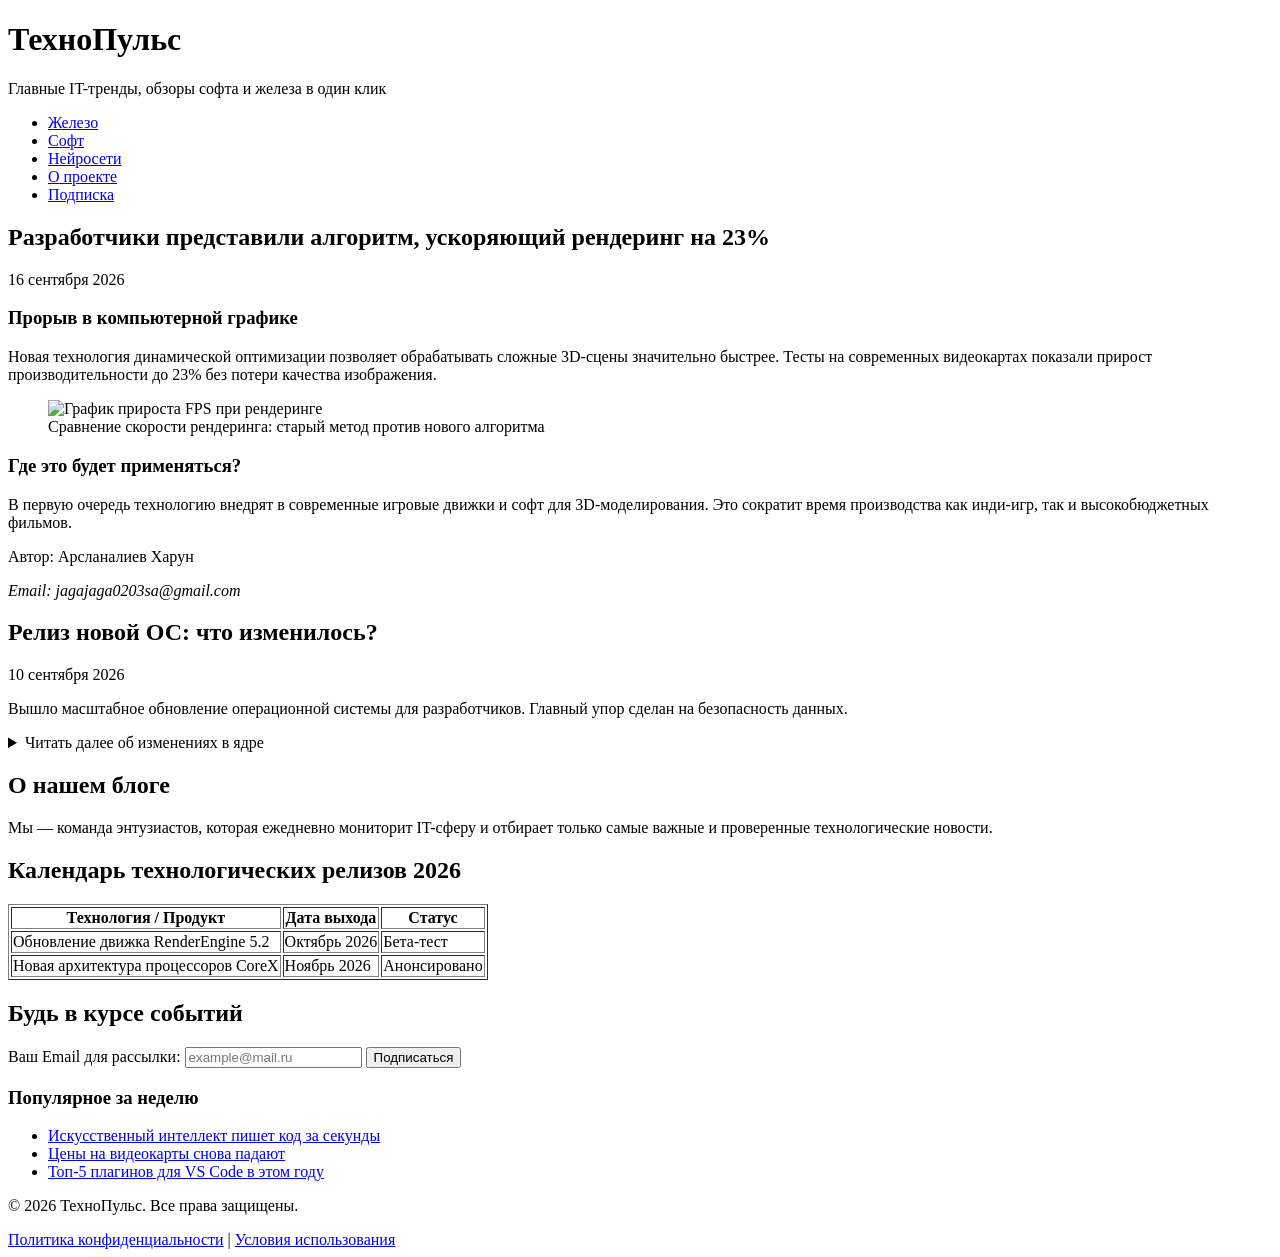
==== index.html @ 8df2e5b0 "Выполена ПР2" ====
<!DOCTYPE html>
<html lang="ru">
<head>
    <meta charset="UTF-8">
    <meta name="viewport" content="width=device-width, initial-scale=1.0">
    <title>ТехноПульс — Новости технологий и IT</title>
</head>
<body>

    <!-- Задача 2.1: Шапка сайта -->
    <header>
        <h1>ТехноПульс</h1>
        <p>Главные IT-тренды, обзоры софта и железа в один клик</p>
    </header>

    <!-- Задача 2.2: Навигационное меню -->
    <nav>
        <ul>
            <li><a href="#hardware">Железо</a></li>
            <li><a href="#software">Софт</a></li>
            <li><a href="#ai">Нейросети</a></li>
            <li><a href="#about">О проекте</a></li>
            <li><a href="#subscribe">Подписка</a></li>
        </ul>
    </nav>

    <!-- Задача 2.3: Основное содержимое -->
    <main>
        
        <!-- Статья 1: Железо (Графика и Рендеринг) -->
        <article id="hardware">
            <header>
                <h2>Разработчики представили алгоритм, ускоряющий рендеринг на 23%</h2>
                <time datetime="2026-09-16">16 сентября 2026</time>
            </header>

            <section>
                <h3>Прорыв в компьютерной графике</h3>
                <p>Новая технология динамической оптимизации позволяет обрабатывать сложные 3D-сцены значительно быстрее. Тесты на современных видеокартах показали прирост производительности до 23% без потери качества изображения.</p>
                
                <figure>
                    <img src="https://placeholder.com" alt="График прироста FPS при рендеринге">
                    <figcaption>Сравнение скорости рендеринга: старый метод против нового алгоритма</figcaption>
                </figure>
            </section>

            <section>
                <h3>Где это будет применяться?</h3>
                <p>В первую очередь технологию внедрят в современные игровые движки и софт для 3D-моделирования. Это сократит время производства как инди-игр, так и высокобюджетных фильмов.</p>
            </section>

            <footer>
                <p>Автор: Арсланалиев Харун</p>
                <address>Email: jagajaga0203sa@gmail.com</address>
            </footer>
        </article>

        <!-- Часть 3 (Задача 3.1): Дополнительная статья (Софт) -->
        <article id="software">
            <header>
                <h2>Релиз новой ОС: что изменилось?</h2>
                <time datetime="2026-09-10">10 сентября 2026</time>
            </header>
            
            <p>Вышло масштабное обновление операционной системы для разработчиков. Главный упор сделан на безопасность данных.</p>
            
            <details>
                <summary>Читать далее об изменениях в ядре</summary>
                <p>Разработчики полностью переписали подсистему работы с оперативной памятью, что исключает утечки данных при работе с фоновыми процессами.</p>
            </details>
        </article>

        <!-- Часть 3 (Задача 3.2): Раздел "О нас" -->
        <section id="about">
            <h2>О нашем блоге</h2>
            <p>Мы — команда энтузиастов, которая ежедневно мониторит IT-сферу и отбирает только самые важные и проверенные технологические новости.</p>
        </section>

        <!-- Часть 5 (Бонус): Таблица с расписанием релизов -->
        <section id="releases">
            <h2>Календарь технологических релизов 2026</h2>
            <table border="1">
                <thead>
                    <tr>
                        <th>Технология / Продукт</th>
                        <th>Дата выхода</th>
                        <th>Статус</th>
                    </tr>
                </thead>
                <tbody>
                    <tr>
                        <td>Обновление движка RenderEngine 5.2</td>
                        <td>Октябрь 2026</td>
                        <td>Бета-тест</td>
                    </tr>
                    <tr>
                        <td>Новая архитектура процессоров CoreX</td>
                        <td>Ноябрь 2026</td>
                        <td>Анонсировано</td>
                    </tr>
                </tbody>
            </table>
        </section>

        <!-- Часть 5 (Бонус): Форма подписки -->
        <section id="subscribe">
            <h2>Будь в курсе событий</h2>
            <form action="#" method="post">
                <label for="user-email">Ваш Email для рассылки:</label>
                <input type="email" id="user-email" name="email" placeholder="example@mail.ru" required>
                <button type="submit">Подписаться</button>
            </form>
        </section>

    </main>

    <!-- Задача 2.4: Боковая панель -->
    <aside>
        <h3>Популярное за неделю</h3>
        <ul>
            <li><a href="#ai">Искусственный интеллект пишет код за секунды</a></li>
            <li><a href="#hardware">Цены на видеокарты снова падают</a></li>
            <li><a href="#software">Топ-5 плагинов для VS Code в этом году</a></li>
        </ul>
    </aside>

    <!-- Задача 2.4: Подвал -->
    <footer>
        <p>&copy; 2026 ТехноПульс. Все права защищены.</p>
        <nav>
            <a href="#privacy">Политика конфиденциальности</a> | 
            <a href="#terms">Условия использования</a>
        </nav>
    </footer>

</body>
</html>
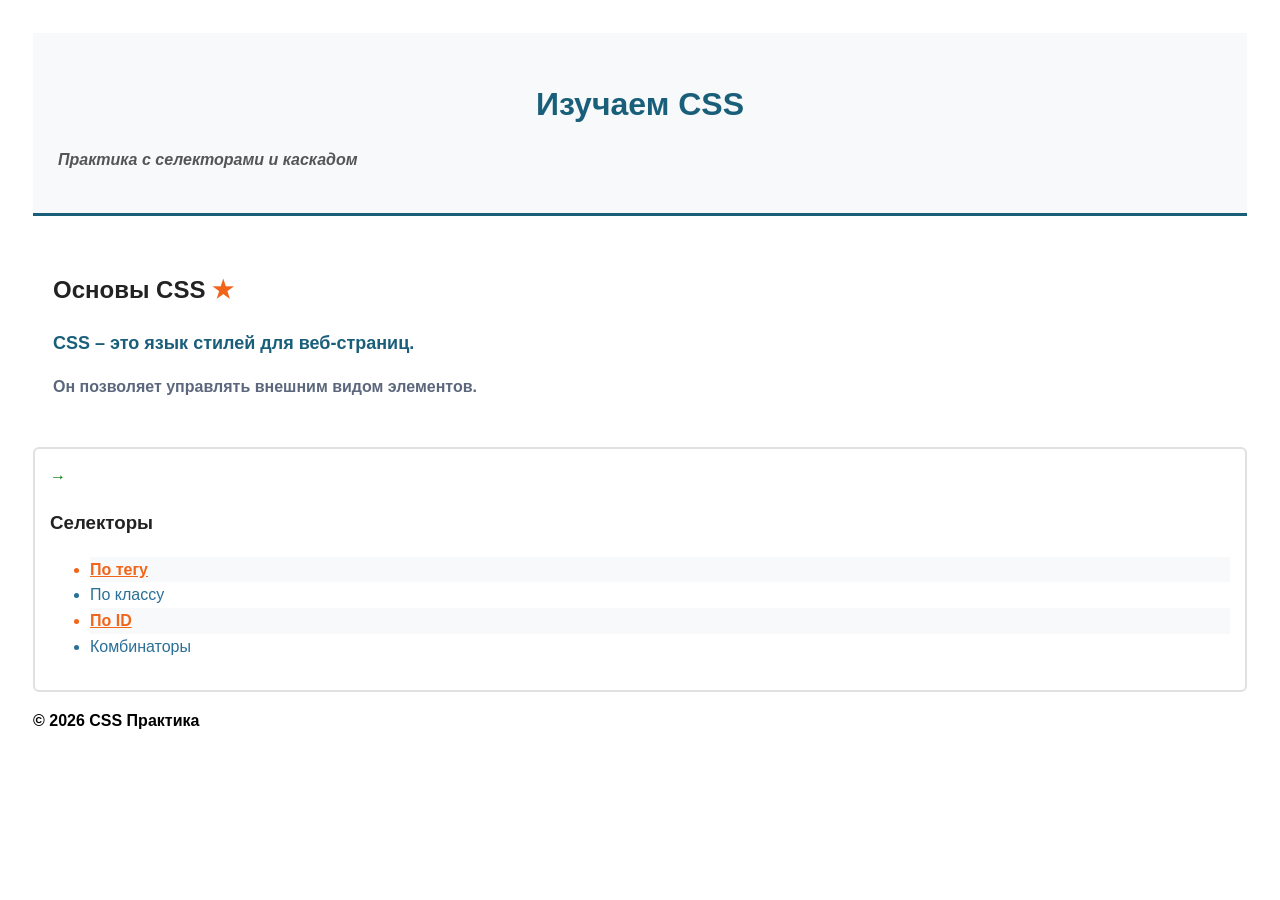
==== commit 2c670a67: "Выполнена ПР3" ====
--- a/index.html
+++ b/index.html
@@ -3,134 +3,39 @@
 <head>
     <meta charset="UTF-8">
     <meta name="viewport" content="width=device-width, initial-scale=1.0">
-    <title>ТехноПульс — Новости технологий и IT</title>
+    <title>CSS: Селекторы и каскад</title>
+    <link rel="stylesheet" href="reset.css">
+    <link rel="stylesheet" href="styles.css">
 </head>
 <body>
 
-    <!-- Задача 2.1: Шапка сайта -->
-    <header>
-        <h1>ТехноПульс</h1>
-        <p>Главные IT-тренды, обзоры софта и железа в один клик</p>
+    <header class="main-header">
+        <h1 id="site-title">Изучаем CSS</h1>
+        <p class="subtitle">Практика с селекторами и каскадом</p>
     </header>
 
-    <!-- Задача 2.2: Навигационное меню -->
-    <nav>
-        <ul>
-            <li><a href="#hardware">Железо</a></li>
-            <li><a href="#software">Софт</a></li>
-            <li><a href="#ai">Нейросети</a></li>
-            <li><a href="#about">О проекте</a></li>
-            <li><a href="#subscribe">Подписка</a></li>
-        </ul>
-    </nav>
-
-    <!-- Задача 2.3: Основное содержимое -->
-    <main>
-        
-        <!-- Статья 1: Железо (Графика и Рендеринг) -->
-        <article id="hardware">
-            <header>
-                <h2>Разработчики представили алгоритм, ускоряющий рендеринг на 23%</h2>
-                <time datetime="2026-09-16">16 сентября 2026</time>
-            </header>
-
-            <section>
-                <h3>Прорыв в компьютерной графике</h3>
-                <p>Новая технология динамической оптимизации позволяет обрабатывать сложные 3D-сцены значительно быстрее. Тесты на современных видеокартах показали прирост производительности до 23% без потери качества изображения.</p>
-                
-                <figure>
-                    <img src="https://placeholder.com" alt="График прироста FPS при рендеринге">
-                    <figcaption>Сравнение скорости рендеринга: старый метод против нового алгоритма</figcaption>
-                </figure>
-            </section>
-
-            <section>
-                <h3>Где это будет применяться?</h3>
-                <p>В первую очередь технологию внедрят в современные игровые движки и софт для 3D-моделирования. Это сократит время производства как инди-игр, так и высокобюджетных фильмов.</p>
-            </section>
-
-            <footer>
-                <p>Автор: Арсланалиев Харун</p>
-                <address>Email: jagajaga0203sa@gmail.com</address>
-            </footer>
+    <main class="content">
+        <article class="post featured-post">
+            <h2>Основы CSS</h2>
+            <p class="intro">CSS – это язык стилей для веб-страниц.</p>
+            <p>Он позволяет управлять внешним видом элементов.</p>
         </article>
 
-        <!-- Часть 3 (Задача 3.1): Дополнительная статья (Софт) -->
-        <article id="software">
-            <header>
-                <h2>Релиз новой ОС: что изменилось?</h2>
-                <time datetime="2026-09-10">10 сентября 2026</time>
-            </header>
-            
-            <p>Вышло масштабное обновление операционной системы для разработчиков. Главный упор сделан на безопасность данных.</p>
-            
-            <details>
-                <summary>Читать далее об изменениях в ядре</summary>
-                <p>Разработчики полностью переписали подсистему работы с оперативной памятью, что исключает утечки данных при работе с фоновыми процессами.</p>
-            </details>
-        </article>
-
-        <!-- Часть 3 (Задача 3.2): Раздел "О нас" -->
-        <section id="about">
-            <h2>О нашем блоге</h2>
-            <p>Мы — команда энтузиастов, которая ежедневно мониторит IT-сферу и отбирает только самые важные и проверенные технологические новости.</p>
+        <section class="examples">
+            <div class="card">
+                <h3>Селекторы</h3>
+                <ul>
+                    <li class="important">По тегу</li>
+                    <li>По классу</li>
+                    <li class="important">По ID</li>
+                    <li>Комбинаторы</li>
+                </ul>
+            </div>
         </section>
-
-        <!-- Часть 5 (Бонус): Таблица с расписанием релизов -->
-        <section id="releases">
-            <h2>Календарь технологических релизов 2026</h2>
-            <table border="1">
-                <thead>
-                    <tr>
-                        <th>Технология / Продукт</th>
-                        <th>Дата выхода</th>
-                        <th>Статус</th>
-                    </tr>
-                </thead>
-                <tbody>
-                    <tr>
-                        <td>Обновление движка RenderEngine 5.2</td>
-                        <td>Октябрь 2026</td>
-                        <td>Бета-тест</td>
-                    </tr>
-                    <tr>
-                        <td>Новая архитектура процессоров CoreX</td>
-                        <td>Ноябрь 2026</td>
-                        <td>Анонсировано</td>
-                    </tr>
-                </tbody>
-            </table>
-        </section>
-
-        <!-- Часть 5 (Бонус): Форма подписки -->
-        <section id="subscribe">
-            <h2>Будь в курсе событий</h2>
-            <form action="#" method="post">
-                <label for="user-email">Ваш Email для рассылки:</label>
-                <input type="email" id="user-email" name="email" placeholder="example@mail.ru" required>
-                <button type="submit">Подписаться</button>
-            </form>
-        </section>
-
     </main>
 
-    <!-- Задача 2.4: Боковая панель -->
-    <aside>
-        <h3>Популярное за неделю</h3>
-        <ul>
-            <li><a href="#ai">Искусственный интеллект пишет код за секунды</a></li>
-            <li><a href="#hardware">Цены на видеокарты снова падают</a></li>
-            <li><a href="#software">Топ-5 плагинов для VS Code в этом году</a></li>
-        </ul>
-    </aside>
-
-    <!-- Задача 2.4: Подвал -->
-    <footer>
-        <p>&copy; 2026 ТехноПульс. Все права защищены.</p>
-        <nav>
-            <a href="#privacy">Политика конфиденциальности</a> | 
-            <a href="#terms">Условия использования</a>
-        </nav>
+    <footer class="main-footer">
+        <p>&copy; 2026 CSS Практика</p>
     </footer>
 
 </body>
--- a/styles.css
+++ b/styles.css
@@ -0,0 +1,134 @@
+/* Переменные для уникальных цветов */
+:root {
+    --main-color: #1a5f7a;
+    --orange-accent: #f26419;
+    --light-gray: #f7f9fa;
+    --dark-text: #222222;
+}
+
+/* 1. Селекторы по тегу и наследование */
+body {
+    font-family: 'Helvetica Neue', Arial, sans-serif;
+    line-height: 1.6;
+    color: var(--dark-text);
+    padding: 25px;
+}
+
+h1 {
+    color: var(--main-color);
+}
+
+/* 2. Селекторы по классу */
+.main-header {
+    background-color: var(--light-gray);
+    padding: 25px;
+    border-bottom: 3px solid var(--main-color);
+}
+
+.subtitle {
+    font-style: italic;
+    color: #555555;
+}
+
+/* 3. Селектор по ID */
+#site-title {
+    text-align: center;
+    margin-bottom: 8px;
+}
+
+/* 4. Комбинированные селекторы */
+.content > article {
+    background-color: #ffffff;
+    padding: 20px;
+    margin: 15px 0;
+}
+
+.post p {
+    margin-bottom: 12px;
+}
+
+h2 + p {
+    font-weight: bold;
+    font-size: 1.1em;
+}
+
+.card {
+    border: 2px solid #e0e0e0;
+    padding: 15px;
+    border-radius: 6px;
+    position: relative;
+}
+
+/* 5. Демонстрация каскада и специфичности */
+p {
+    color: #000000;
+    font-size: 16px;
+}
+
+.post p {
+    color: #0f4c5c;
+}
+
+.featured-post p {
+    color: #5c677d;
+}
+
+.featured-post .intro {
+    color: var(--main-color);
+    font-size: 18px;
+}
+
+/* Специфичность списков */
+.important {
+    color: #d90429;
+    font-weight: bold;
+}
+
+li.important {
+    color: #9b2226;
+    text-decoration: underline;
+}
+
+ul li {
+    color: #2a6f97;
+}
+
+.important {
+    color: var(--orange-accent) !important; /* Переопределяет всё */
+}
+
+/* 6. Псевдоклассы и псевдоэлементы */
+li:hover {
+    background-color: #e5e5e5;
+    cursor: pointer;
+}
+
+li:nth-child(odd) {
+    background-color: #f8f9fa;
+}
+
+.main-header:hover {
+    background-color: #eaeaea;
+    transition: background-color 0.3s;
+}
+
+p::first-line {
+    font-weight: bold;
+}
+
+.post h2::after {
+    content: " ★";
+    color: var(--orange-accent);
+}
+
+.card::before {
+    content: "→ ";
+    color: green;
+}
+
+/* Бонус: Адаптивность (Медиа-запрос) */
+@media (max-width: 600px) {
+    body {
+        padding: 10px;
+    }
+}
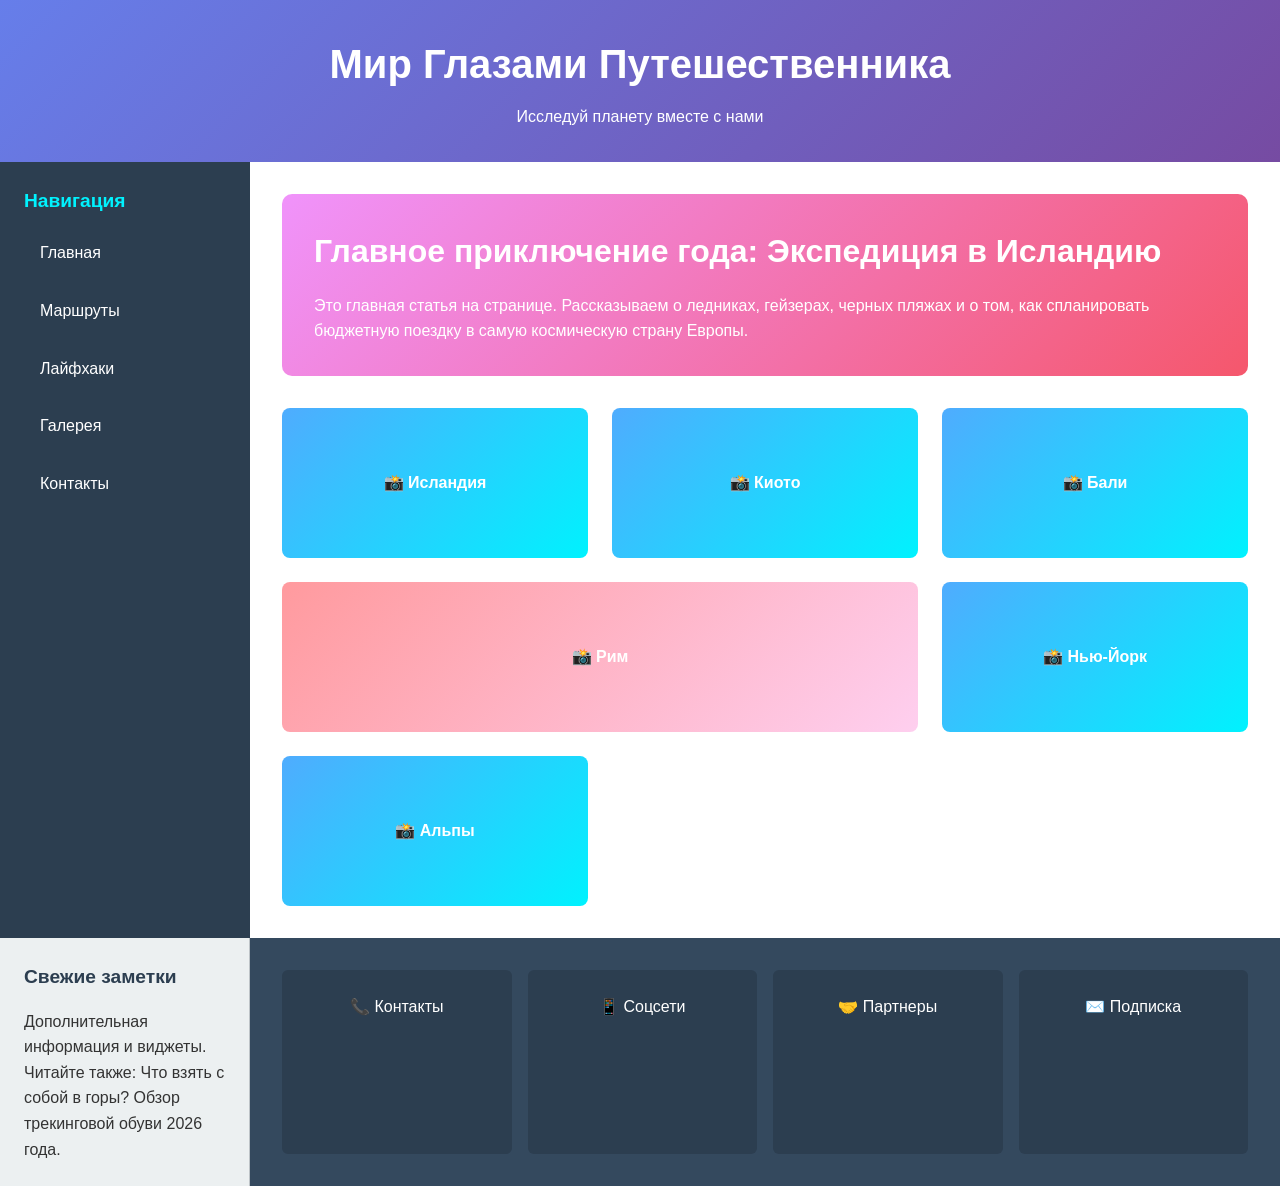
==== commit 7db88562: "Выполнена ПР5" ====
--- a/index.html
+++ b/index.html
@@ -1,42 +1,61 @@
-<!DOCTYPE html>
+﻿<!DOCTYPE html>
 <html lang="ru">
 <head>
     <meta charset="UTF-8">
     <meta name="viewport" content="width=device-width, initial-scale=1.0">
-    <title>CSS: Селекторы и каскад</title>
+    <title>Блог о путешествиях — CSS Grid Layout</title>
     <link rel="stylesheet" href="reset.css">
     <link rel="stylesheet" href="styles.css">
 </head>
 <body>
 
-    <header class="main-header">
-        <h1 id="site-title">Изучаем CSS</h1>
-        <p class="subtitle">Практика с селекторами и каскадом</p>
-    </header>
+    <div class="grid-container">
 
-    <main class="content">
-        <article class="post featured-post">
-            <h2>Основы CSS</h2>
-            <p class="intro">CSS – это язык стилей для веб-страниц.</p>
-            <p>Он позволяет управлять внешним видом элементов.</p>
-        </article>
+        <header class="header">
+            <h1>Мир Глазами Путешественника</h1>
+            <p>Исследуй планету вместе с нами</p>
+        </header>
 
-        <section class="examples">
-            <div class="card">
-                <h3>Селекторы</h3>
-                <ul>
-                    <li class="important">По тегу</li>
-                    <li>По классу</li>
-                    <li class="important">По ID</li>
-                    <li>Комбинаторы</li>
-                </ul>
-            </div>
-        </section>
-    </main>
+        <nav class="navigation">
+            <h2>Навигация</h2>
+            <ul>
+                <li><a href="#">Главная</a></li>
+                <li><a href="#">Маршруты</a></li>
+                <li><a href="#">Лайфхаки</a></li>
+                <li><a href="#">Галерея</a></li>
+                <li><a href="#">Контакты</a></li>
+            </ul>
+        </nav>
 
-    <footer class="main-footer">
-        <p>&copy; 2026 CSS Практика</p>
-    </footer>
+        <main class="main-content">
+            <article class="featured">
+                <h2>Главное приключение года: Экспедиция в Исландию</h2>
+                <p>Это главная статья на странице. Рассказываем о ледниках, гейзерах, черных пляжах и о том, как спланировать бюджетную поездку в самую космическую страну Европы.</p>
+            </article>
+
+            <section class="gallery">
+                <div class="gallery-item">📸 Исландия</div>
+                <div class="gallery-item">📸 Киото</div>
+                <div class="gallery-item">📸 Рим</div>
+                <div class="gallery-item">📸 Бали</div>
+                <div class="gallery-item">📸 Нью-Йорк</div>
+                <div class="gallery-item">📸 Альпы</div>
+            </section>
+        </main>
+
+        <aside class="sidebar">
+            <h2>Свежие заметки</h2>
+            <p>Дополнительная информация и виджеты. Читайте также: Что взять с собой в горы? Обзор трекинговой обуви 2026 года.</p>
+        </aside>
+
+        <footer class="footer">
+            <div class="footer-section">📞 Контакты</div>
+            <div class="footer-section">📱 Соцсети</div>
+            <div class="footer-section">🤝 Партнеры</div>
+            <div class="footer-section">✉️ Подписка</div>
+        </footer>
+
+    </div>
 
 </body>
 </html>
--- a/styles.css
+++ b/styles.css
@@ -1,134 +1,196 @@
-/* Переменные для уникальных цветов */
-:root {
-    --main-color: #1a5f7a;
-    --orange-accent: #f26419;
-    --light-gray: #f7f9fa;
-    --dark-text: #222222;
-}
-
-/* 1. Селекторы по тегу и наследование */
-body {
-    font-family: 'Helvetica Neue', Arial, sans-serif;
-    line-height: 1.6;
-    color: var(--dark-text);
-    padding: 25px;
-}
-
-h1 {
-    color: var(--main-color);
-}
-
-/* 2. Селекторы по классу */
-.main-header {
-    background-color: var(--light-gray);
-    padding: 25px;
-    border-bottom: 3px solid var(--main-color);
-}
-
-.subtitle {
-    font-style: italic;
-    color: #555555;
-}
-
-/* 3. Селектор по ID */
-#site-title {
-    text-align: center;
-    margin-bottom: 8px;
-}
-
-/* 4. Комбинированные селекторы */
-.content > article {
-    background-color: #ffffff;
-    padding: 20px;
-    margin: 15px 0;
-}
-
-.post p {
-    margin-bottom: 12px;
-}
-
-h2 + p {
-    font-weight: bold;
-    font-size: 1.1em;
-}
-
-.card {
-    border: 2px solid #e0e0e0;
-    padding: 15px;
-    border-radius: 6px;
-    position: relative;
-}
-
-/* 5. Демонстрация каскада и специфичности */
-p {
-    color: #000000;
-    font-size: 16px;
-}
-
-.post p {
-    color: #0f4c5c;
-}
-
-.featured-post p {
-    color: #5c677d;
-}
-
-.featured-post .intro {
-    color: var(--main-color);
-    font-size: 18px;
-}
-
-/* Специфичность списков */
-.important {
-    color: #d90429;
-    font-weight: bold;
-}
-
-li.important {
-    color: #9b2226;
-    text-decoration: underline;
-}
-
-ul li {
-    color: #2a6f97;
-}
-
-.important {
-    color: var(--orange-accent) !important; /* Переопределяет всё */
-}
-
-/* 6. Псевдоклассы и псевдоэлементы */
-li:hover {
-    background-color: #e5e5e5;
-    cursor: pointer;
-}
-
-li:nth-child(odd) {
-    background-color: #f8f9fa;
-}
-
-.main-header:hover {
-    background-color: #eaeaea;
-    transition: background-color 0.3s;
-}
-
-p::first-line {
-    font-weight: bold;
-}
-
-.post h2::after {
-    content: " ★";
-    color: var(--orange-accent);
-}
-
-.card::before {
-    content: "→ ";
-    color: green;
-}
-
-/* Бонус: Адаптивность (Медиа-запрос) */
-@media (max-width: 600px) {
-    body {
-        padding: 10px;
-    }
-}
+﻿/* --- Основной Grid-контейнер (Часть 2 и 5) --- */
+.grid-container {
+    display: grid;
+    /* Альтернативный продвинутый способ записи сетки с областями и размерами строк/колонок */
+    grid-template:
+        "header header" auto
+        "nav main" 1fr
+        "sidebar footer" auto
+        / 250px 1fr;
+    min-height: 100vh;
+    gap: 0; /* Убираем глобальные промежутки, управляем внутри блоков */
+}
+
+/* --- Распределение элементов по областям сетки --- */
+.header {
+    grid-area: header;
+    background: linear-gradient(135deg, #667eea 0%, #764ba2 100%);
+    color: white;
+    padding: 2rem;
+    text-align: center;
+}
+
+    .header h1 {
+        font-size: 2.5rem;
+        margin-bottom: 0.5rem;
+    }
+
+.navigation {
+    grid-area: nav;
+    background-color: #2c3e50;
+    color: white;
+    padding: 1.5rem;
+}
+
+    .navigation h2 {
+        color: #00f2fe;
+        font-size: 1.2rem;
+        margin-bottom: 1rem;
+    }
+
+    .navigation ul {
+        list-style: none;
+        display: flex;
+        flex-direction: column;
+        gap: 1rem;
+    }
+
+    .navigation a {
+        color: white;
+        text-decoration: none;
+        padding: 0.5rem 1rem;
+        border-radius: 4px;
+        display: block;
+        transition: background-color 0.3s;
+    }
+
+        .navigation a:hover {
+            background-color: #34495e;
+        }
+
+/* --- Основной контент как вложенный Grid --- */
+.main-content {
+    grid-area: main;
+    display: grid;
+    gap: 2rem;
+    grid-template-rows: auto 1fr;
+    padding: 2rem;
+    background-color: #ffffff;
+}
+
+/* Стили для главной выделенной статьи */
+.featured {
+    background: linear-gradient(135deg, #f093fb 0%, #f5576c 100%);
+    color: white;
+    padding: 2rem;
+    border-radius: 10px;
+}
+
+    .featured h2 {
+        font-size: 2rem;
+        margin-bottom: 1rem;
+    }
+
+/* --- Галерея как вложенный адаптивный Grid (Часть 3 и 4) --- */
+.gallery {
+    display: grid;
+    /* Умная адаптивность: колонки создаются и заполняют ряд сами */
+    grid-template-columns: repeat(auto-fill, minmax(250px, 1fr));
+    gap: 1.5rem;
+    /* Настройка неявной сетки для новых строк */
+    grid-auto-rows: minmax(150px, auto);
+    grid-auto-flow: row dense;
+    /* Свойства выравнивания внутри ячеек Grid */
+    align-items: start;
+    justify-items: center;
+}
+
+.gallery-item {
+    background: linear-gradient(135deg, #4facfe 0%, #00f2fe 100%);
+    color: white;
+    padding: 2rem;
+    border-radius: 8px;
+    font-weight: bold;
+    min-height: 150px;
+    width: 100%;
+    /* Внутри элементы галереи центрируем флексами */
+    display: flex;
+    align-items: center;
+    justify-content: center;
+}
+
+    /* Изменение порядка элементов и управление линиями вручную (Часть 4) */
+    .gallery-item:nth-child(1) {
+        grid-area: 1 / 1 / 2 / 2;
+    }
+
+    .gallery-item:nth-child(2) {
+        grid-area: 1 / 2 / 2 / 3;
+    }
+
+    /* Создание акцентного элемента, растянутого на 2 колонки */
+    .gallery-item:nth-child(3) {
+        grid-column: span 2;
+        background: linear-gradient(135deg, #ff9a9e 0%, #fecfef 100%);
+    }
+
+/* --- Боковая панель (Сайдбар) --- */
+.sidebar {
+    grid-area: sidebar;
+    background-color: #ecf0f1;
+    padding: 1.5rem;
+    border-right: 1px solid #bdc3c7;
+}
+
+    .sidebar h2 {
+        color: #2c3e50;
+        font-size: 1.2rem;
+        margin-bottom: 1rem;
+    }
+
+/* --- Футер как отдельный Grid --- */
+.footer {
+    grid-area: footer;
+    display: grid;
+    grid-template-columns: repeat(4, 1fr);
+    gap: 1rem;
+    background-color: #34495e;
+    color: white;
+    padding: 2rem;
+}
+
+.footer-section {
+    background-color: #2c3e50;
+    padding: 1.5rem;
+    border-radius: 6px;
+    text-align: center;
+}
+
+/* --- Медиа-запросы для мобильной адаптивности (Часть 4) --- */
+@media (max-width: 1024px) {
+    .grid-container {
+        /* Перестраиваем всю страницу в одну сплошную вертикальную ленту */
+        grid-template-areas:
+            "header"
+            "nav"
+            "main"
+            "sidebar"
+            "footer";
+        grid-template-columns: 1fr;
+    }
+
+    .navigation ul {
+        flex-direction: row; /* Навигация на планшете становится горизонтальной */
+        justify-content: center;
+        flex-wrap: wrap;
+    }
+
+    .gallery {
+        grid-template-columns: repeat(auto-fit, minmax(180px, 1fr));
+    }
+
+    .footer {
+        grid-template-columns: repeat(2, 1fr); /* Футер становится 2х2 */
+    }
+}
+
+@media (max-width: 500px) {
+    .navigation ul {
+        flex-direction: column;
+        align-items: center;
+    }
+
+    .footer {
+        grid-template-columns: 1fr; /* На телефонах футер в 1 колонку */
+    }
+}
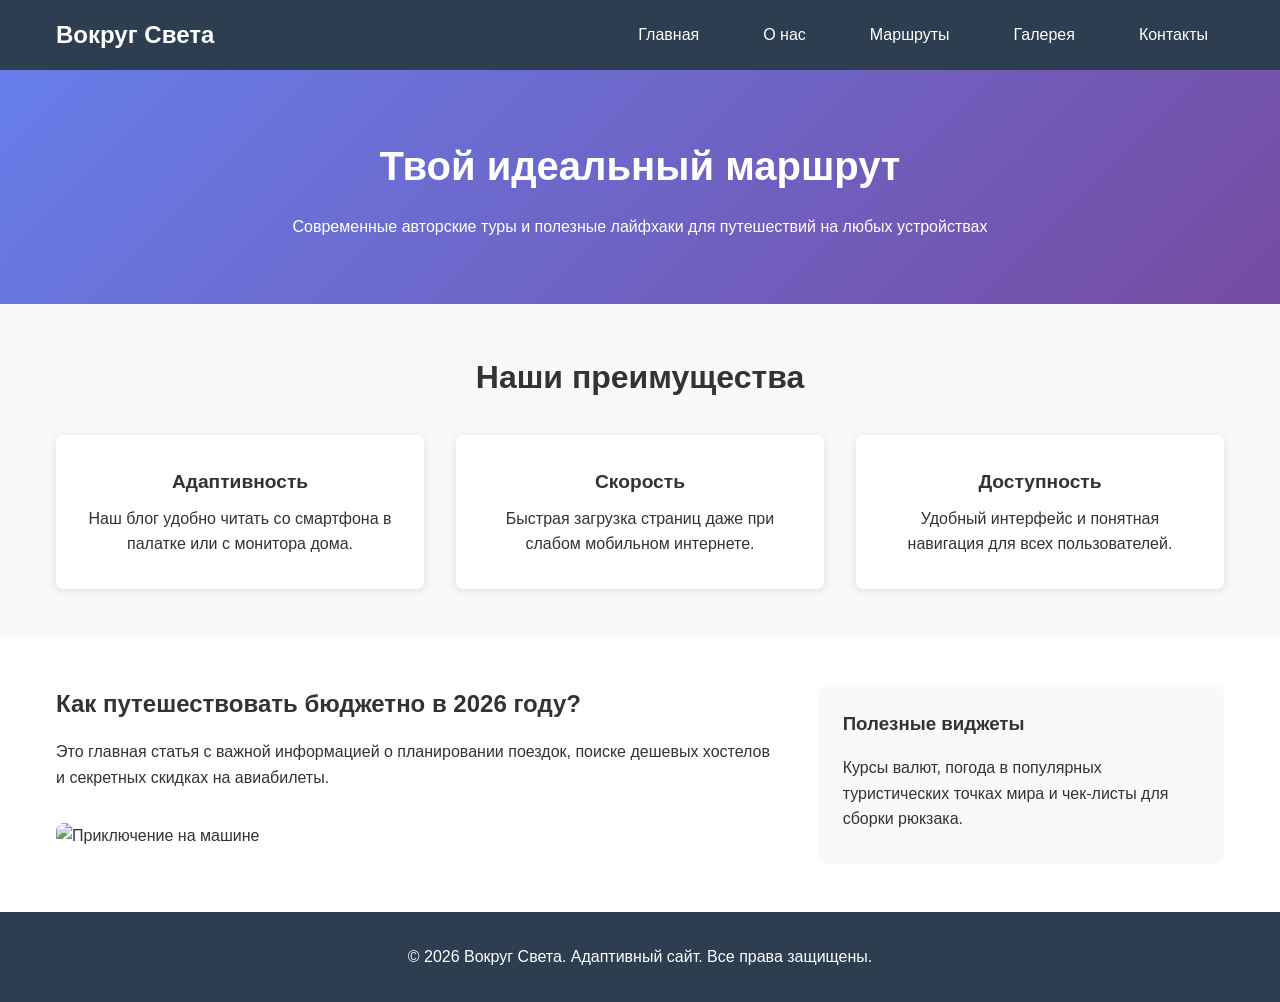
==== commit 15e04f21: "Выполнена ПР6" ====
--- a/index.html
+++ b/index.html
@@ -3,59 +3,92 @@
 <head>
     <meta charset="UTF-8">
     <meta name="viewport" content="width=device-width, initial-scale=1.0">
-    <title>Блог о путешествиях — CSS Grid Layout</title>
+    <title>Вокруг Света — Адаптивный Дизайн</title>
     <link rel="stylesheet" href="reset.css">
     <link rel="stylesheet" href="styles.css">
 </head>
 <body>
 
-    <div class="grid-container">
+    <header class="header">
+        <div class="container">
+            <h1 class="logo">Вокруг Света</h1>
+            <nav class="nav">
+                <button class="nav-toggle" aria-label="Открыть меню">☰</button>
+                <ul class="nav-menu">
+                    <li><a href="#">Главная</a></li>
+                    <li><a href="#">О нас</a></li>
+                    <li><a href="#">Маршруты</a></li>
+                    <li><a href="#">Галерея</a></li>
+                    <li><a href="#">Контакты</a></li>
+                </ul>
+            </nav>
+        </div>
+    </header>
 
-        <header class="header">
-            <h1>Мир Глазами Путешественника</h1>
-            <p>Исследуй планету вместе с нами</p>
-        </header>
+    <main class="main">
+        <section class="hero">
+            <div class="container">
+                <h2>Твой идеальный маршрут</h2>
+                <p>Современные авторские туры и полезные лайфхаки для путешествий на любых устройствах</p>
+            </div>
+        </section>
 
-        <nav class="navigation">
-            <h2>Навигация</h2>
-            <ul>
-                <li><a href="#">Главная</a></li>
-                <li><a href="#">Маршруты</a></li>
-                <li><a href="#">Лайфхаки</a></li>
-                <li><a href="#">Галерея</a></li>
-                <li><a href="#">Контакты</a></li>
-            </ul>
-        </nav>
+        <section class="features">
+            <div class="container">
+                <h2 class="mb-2">Наши преимущества</h2>
+                <div class="features-grid">
+                    <div class="feature-card">
+                        <h3>Адаптивность</h3>
+                        <p>Наш блог удобно читать со смартфона в палатке или с монитора дома.</p>
+                    </div>
+                    <div class="feature-card">
+                        <h3>Скорость</h3>
+                        <p>Быстрая загрузка страниц даже при слабом мобильном интернете.</p>
+                    </div>
+                    <div class="feature-card">
+                        <h3>Доступность</h3>
+                        <p>Удобный интерфейс и понятная навигация для всех пользователей.</p>
+                    </div>
+                </div>
+            </div>
+        </section>
 
-        <main class="main-content">
-            <article class="featured">
-                <h2>Главное приключение года: Экспедиция в Исландию</h2>
-                <p>Это главная статья на странице. Рассказываем о ледниках, гейзерах, черных пляжах и о том, как спланировать бюджетную поездку в самую космическую страну Европы.</p>
-            </article>
+        <section class="content">
+            <div class="container">
+                <article class="main-content">
+                    <h2 class="mb-1">Как путешествовать бюджетно в 2026 году?</h2>
+                    <p class="mb-1">Это главная статья с важной информацией о планировании поездок, поиске дешевых хостелов и секретных скидках на авиабилеты.</p>
+                    <img src="https://unsplash.com" alt="Приключение на машине" class="responsive-img">
+                </article>
+                <aside class="sidebar">
+                    <h3 class="mb-1">Полезные виджеты</h3>
+                    <p>Курсы валют, погода в популярных туристических точках мира и чек-листы для сборки рюкзака.</p>
+                </aside>
+            </div>
+        </section>
+    </main>
 
-            <section class="gallery">
-                <div class="gallery-item">📸 Исландия</div>
-                <div class="gallery-item">📸 Киото</div>
-                <div class="gallery-item">📸 Рим</div>
-                <div class="gallery-item">📸 Бали</div>
-                <div class="gallery-item">📸 Нью-Йорк</div>
-                <div class="gallery-item">📸 Альпы</div>
-            </section>
-        </main>
+    <footer class="footer">
+        <div class="container">
+            <p>&copy; 2026 Вокруг Света. Адаптивный сайт. Все права защищены.</p>
+        </div>
+    </footer>
 
-        <aside class="sidebar">
-            <h2>Свежие заметки</h2>
-            <p>Дополнительная информация и виджеты. Читайте также: Что взять с собой в горы? Обзор трекинговой обуви 2026 года.</p>
-        </aside>
+    <!-- Мобильное меню на JS (Часть 5) -->
+    <script>document.addEventListener('DOMContentLoaded', function() {
+            const navToggle = document.querySelector('.nav-toggle');
+            const navMenu = document.querySelector('.nav-menu');
 
-        <footer class="footer">
-            <div class="footer-section">📞 Контакты</div>
-            <div class="footer-section">📱 Соцсети</div>
-            <div class="footer-section">🤝 Партнеры</div>
-            <div class="footer-section">✉️ Подписка</div>
-        </footer>
+            navToggle.addEventListener('click', function() {
+                navMenu.classList.toggle('active');
+            });
 
-    </div>
-
+            // Закрытие меню при клике на любую ссылку
+            document.querySelectorAll('.nav-menu a').forEach(link => {
+                link.addEventListener('click', () => {
+                    navMenu.classList.remove('active');
+                });
+            });
+        });</script>
 </body>
 </html>
--- a/styles.css
+++ b/styles.css
@@ -1,196 +1,256 @@
-﻿/* --- Основной Grid-контейнер (Часть 2 и 5) --- */
-.grid-container {
-    display: grid;
-    /* Альтернативный продвинутый способ записи сетки с областями и размерами строк/колонок */
-    grid-template:
-        "header header" auto
-        "nav main" 1fr
-        "sidebar footer" auto
-        / 250px 1fr;
-    min-height: 100vh;
-    gap: 0; /* Убираем глобальные промежутки, управляем внутри блоков */
-}
-
-/* --- Распределение элементов по областям сетки --- */
+﻿/* --- Часть 2: Базовые стили и контейнер --- */
+html {
+    font-size: 16px;
+}
+
+.container {
+    width: 100%;
+    max-width: 1200px;
+    margin: 0 auto;
+    padding: 0 1rem;
+}
+
 .header {
-    grid-area: header;
-    background: linear-gradient(135deg, #667eea 0%, #764ba2 100%);
-    color: white;
-    padding: 2rem;
-    text-align: center;
-}
-
-    .header h1 {
-        font-size: 2.5rem;
-        margin-bottom: 0.5rem;
-    }
-
-.navigation {
-    grid-area: nav;
     background-color: #2c3e50;
     color: white;
-    padding: 1.5rem;
-}
-
-    .navigation h2 {
-        color: #00f2fe;
-        font-size: 1.2rem;
-        margin-bottom: 1rem;
-    }
-
-    .navigation ul {
-        list-style: none;
+    padding: 1rem 0;
+    position: sticky;
+    top: 0;
+    z-index: 100;
+}
+
+    .header .container {
         display: flex;
-        flex-direction: column;
-        gap: 1rem;
-    }
-
-    .navigation a {
+        justify-content: space-between;
+        align-items: center;
+    }
+
+.logo {
+    font-size: 1.5rem;
+    font-weight: bold;
+}
+
+/* --- Навигационное меню (Десктоп) --- */
+.nav-menu {
+    display: flex;
+    list-style: none;
+    gap: 2rem;
+}
+
+    .nav-menu a {
         color: white;
         text-decoration: none;
         padding: 0.5rem 1rem;
         border-radius: 4px;
-        display: block;
         transition: background-color 0.3s;
     }
 
-        .navigation a:hover {
+        .nav-menu a:hover {
             background-color: #34495e;
         }
 
-/* --- Основной контент как вложенный Grid --- */
-.main-content {
-    grid-area: main;
+.nav-toggle {
+    display: none;
+    background: none;
+    border: none;
+    color: white;
+    font-size: 1.5rem;
+    cursor: pointer;
+}
+
+/* --- Секции сайта (Десктоп) --- */
+.hero {
+    background: linear-gradient(135deg, #667eea 0%, #764ba2 100%);
+    color: white;
+    padding: 4rem 0;
+    text-align: center;
+}
+
+    /* Адаптивные шрифты через clamp (Часть 4) */
+    .hero h2 {
+        font-size: clamp(1.5rem, 5vw, 2.5rem);
+        margin-bottom: 1rem;
+    }
+
+.features {
+    padding: 3rem 0;
+    background-color: #f8f9fa;
+}
+
+    .features h2 {
+        text-align: center;
+        font-size: clamp(1.3rem, 4vw, 2rem);
+    }
+
+.features-grid {
     display: grid;
+    grid-template-columns: repeat(3, 1fr);
     gap: 2rem;
-    grid-template-rows: auto 1fr;
-    padding: 2rem;
-    background-color: #ffffff;
-}
-
-/* Стили для главной выделенной статьи */
-.featured {
-    background: linear-gradient(135deg, #f093fb 0%, #f5576c 100%);
-    color: white;
-    padding: 2rem;
-    border-radius: 10px;
-}
-
-    .featured h2 {
-        font-size: 2rem;
-        margin-bottom: 1rem;
-    }
-
-/* --- Галерея как вложенный адаптивный Grid (Часть 3 и 4) --- */
-.gallery {
-    display: grid;
-    /* Умная адаптивность: колонки создаются и заполняют ряд сами */
-    grid-template-columns: repeat(auto-fill, minmax(250px, 1fr));
-    gap: 1.5rem;
-    /* Настройка неявной сетки для новых строк */
-    grid-auto-rows: minmax(150px, auto);
-    grid-auto-flow: row dense;
-    /* Свойства выравнивания внутри ячеек Grid */
-    align-items: start;
-    justify-items: center;
-}
-
-.gallery-item {
-    background: linear-gradient(135deg, #4facfe 0%, #00f2fe 100%);
-    color: white;
+}
+
+.feature-card {
+    background: white;
     padding: 2rem;
     border-radius: 8px;
-    font-weight: bold;
-    min-height: 150px;
+    box-shadow: 0 2px 10px rgba(0,0,0,0.1);
+    text-align: center;
+}
+
+    .feature-card h3 {
+        font-size: 1.2rem;
+        margin-bottom: 0.5rem;
+    }
+
+/* Секция контента (Десктоп) */
+.content {
+    padding: 3rem 0;
+}
+
+    .content .container {
+        display: flex;
+        gap: 3rem;
+    }
+
+.main-content {
+    flex: 2;
+}
+
+.sidebar {
+    flex: 1;
+    background-color: #f8f9fa;
+    padding: 1.5rem;
+    border-radius: 8px;
+}
+
+.responsive-img {
     width: 100%;
-    /* Внутри элементы галереи центрируем флексами */
-    display: flex;
-    align-items: center;
-    justify-content: center;
-}
-
-    /* Изменение порядка элементов и управление линиями вручную (Часть 4) */
-    .gallery-item:nth-child(1) {
-        grid-area: 1 / 1 / 2 / 2;
-    }
-
-    .gallery-item:nth-child(2) {
-        grid-area: 1 / 2 / 2 / 3;
-    }
-
-    /* Создание акцентного элемента, растянутого на 2 колонки */
-    .gallery-item:nth-child(3) {
-        grid-column: span 2;
-        background: linear-gradient(135deg, #ff9a9e 0%, #fecfef 100%);
-    }
-
-/* --- Боковая панель (Сайдбар) --- */
-.sidebar {
-    grid-area: sidebar;
-    background-color: #ecf0f1;
-    padding: 1.5rem;
-    border-right: 1px solid #bdc3c7;
-}
-
-    .sidebar h2 {
-        color: #2c3e50;
+    height: auto;
+    border-radius: 8px;
+    margin: 1rem 0;
+}
+
+/* --- Часть 5: Футер и утилитарные классы --- */
+.footer {
+    background-color: #2c3e50;
+    color: white;
+    padding: 2rem 0;
+    text-align: center;
+}
+
+.mb-1 {
+    margin-bottom: 1rem;
+}
+
+.mb-2 {
+    margin-bottom: 2rem;
+}
+
+.mt-1 {
+    margin-top: 1rem;
+}
+
+.mt-2 {
+    margin-top: 2rem;
+}
+
+
+/* ==========================================================================
+   Часть 3: МЕДИА-ЗАПРОСЫ И АДАПТАЦИЯ
+   ========================================================================== */
+
+/* 1. Планшетная версия (max-width: 1024px) */
+@media (max-width: 1024px) {
+    .container {
+        max-width: 90%;
+    }
+
+    /* Сетку преимуществ перестраиваем в 2 колонки */
+    .features-grid {
+        grid-template-columns: repeat(2, 1fr);
+    }
+
+    /* Основной контент и сайдбар встают друг под друга */
+    .content .container {
+        flex-direction: column;
+        gap: 2rem;
+    }
+}
+
+/* 2. Мобильные устройства (max-width: 768px) */
+@media (max-width: 768px) {
+    html {
+        font-size: 14px; /* Уменьшаем базовый размер шрифта всей страницы */
+    }
+
+    /* Включаем кнопку гамбургера */
+    .nav-toggle {
+        display: block;
+    }
+
+    /* Превращаем меню в выпадающую мобильную шторку */
+    .nav-menu {
+        display: none; /* Прячем по умолчанию */
+        position: absolute;
+        top: 100%;
+        left: 0;
+        right: 0;
+        background-color: #2c3e50;
+        flex-direction: column;
+        padding: 1rem;
+        gap: 0;
+        box-shadow: 0 4px 10px rgba(0,0,0,0.1);
+    }
+
+        /* Класс, который будет добавляться через JavaScript при клике */
+        .nav-menu.active {
+            display: flex;
+        }
+
+        .nav-menu li {
+            width: 100%;
+        }
+
+        .nav-menu a {
+            display: block;
+            padding: 1rem;
+            border-bottom: 1px solid #34495e;
+            border-radius: 0;
+        }
+
+        .nav-menu li:last-child a {
+            border-bottom: none;
+        }
+
+    .hero {
+        padding: 3rem 0;
+    }
+}
+
+/* 3. Маленькие мобильные телефоны (max-width: 480px) */
+@media (max-width: 480px) {
+    html {
+        font-size: 12px;
+    }
+
+    .container {
+        padding: 0 0.5rem;
+    }
+
+    .sidebar {
+        padding: 1rem;
+    }
+
+    .logo {
         font-size: 1.2rem;
-        margin-bottom: 1rem;
-    }
-
-/* --- Футер как отдельный Grid --- */
-.footer {
-    grid-area: footer;
-    display: grid;
-    grid-template-columns: repeat(4, 1fr);
-    gap: 1rem;
-    background-color: #34495e;
-    color: white;
-    padding: 2rem;
-}
-
-.footer-section {
-    background-color: #2c3e50;
-    padding: 1.5rem;
-    border-radius: 6px;
-    text-align: center;
-}
-
-/* --- Медиа-запросы для мобильной адаптивности (Часть 4) --- */
-@media (max-width: 1024px) {
-    .grid-container {
-        /* Перестраиваем всю страницу в одну сплошную вертикальную ленту */
-        grid-template-areas:
-            "header"
-            "nav"
-            "main"
-            "sidebar"
-            "footer";
+    }
+
+    /* Сетка преимуществ выстраивается строго в 1 колонку */
+    .features-grid {
         grid-template-columns: 1fr;
-    }
-
-    .navigation ul {
-        flex-direction: row; /* Навигация на планшете становится горизонтальной */
-        justify-content: center;
-        flex-wrap: wrap;
-    }
-
-    .gallery {
-        grid-template-columns: repeat(auto-fit, minmax(180px, 1fr));
-    }
-
-    .footer {
-        grid-template-columns: repeat(2, 1fr); /* Футер становится 2х2 */
-    }
-}
-
-@media (max-width: 500px) {
-    .navigation ul {
-        flex-direction: column;
-        align-items: center;
-    }
-
-    .footer {
-        grid-template-columns: 1fr; /* На телефонах футер в 1 колонку */
-    }
-}
+        gap: 1rem;
+    }
+
+    .feature-card {
+        padding: 1.5rem;
+    }
+}
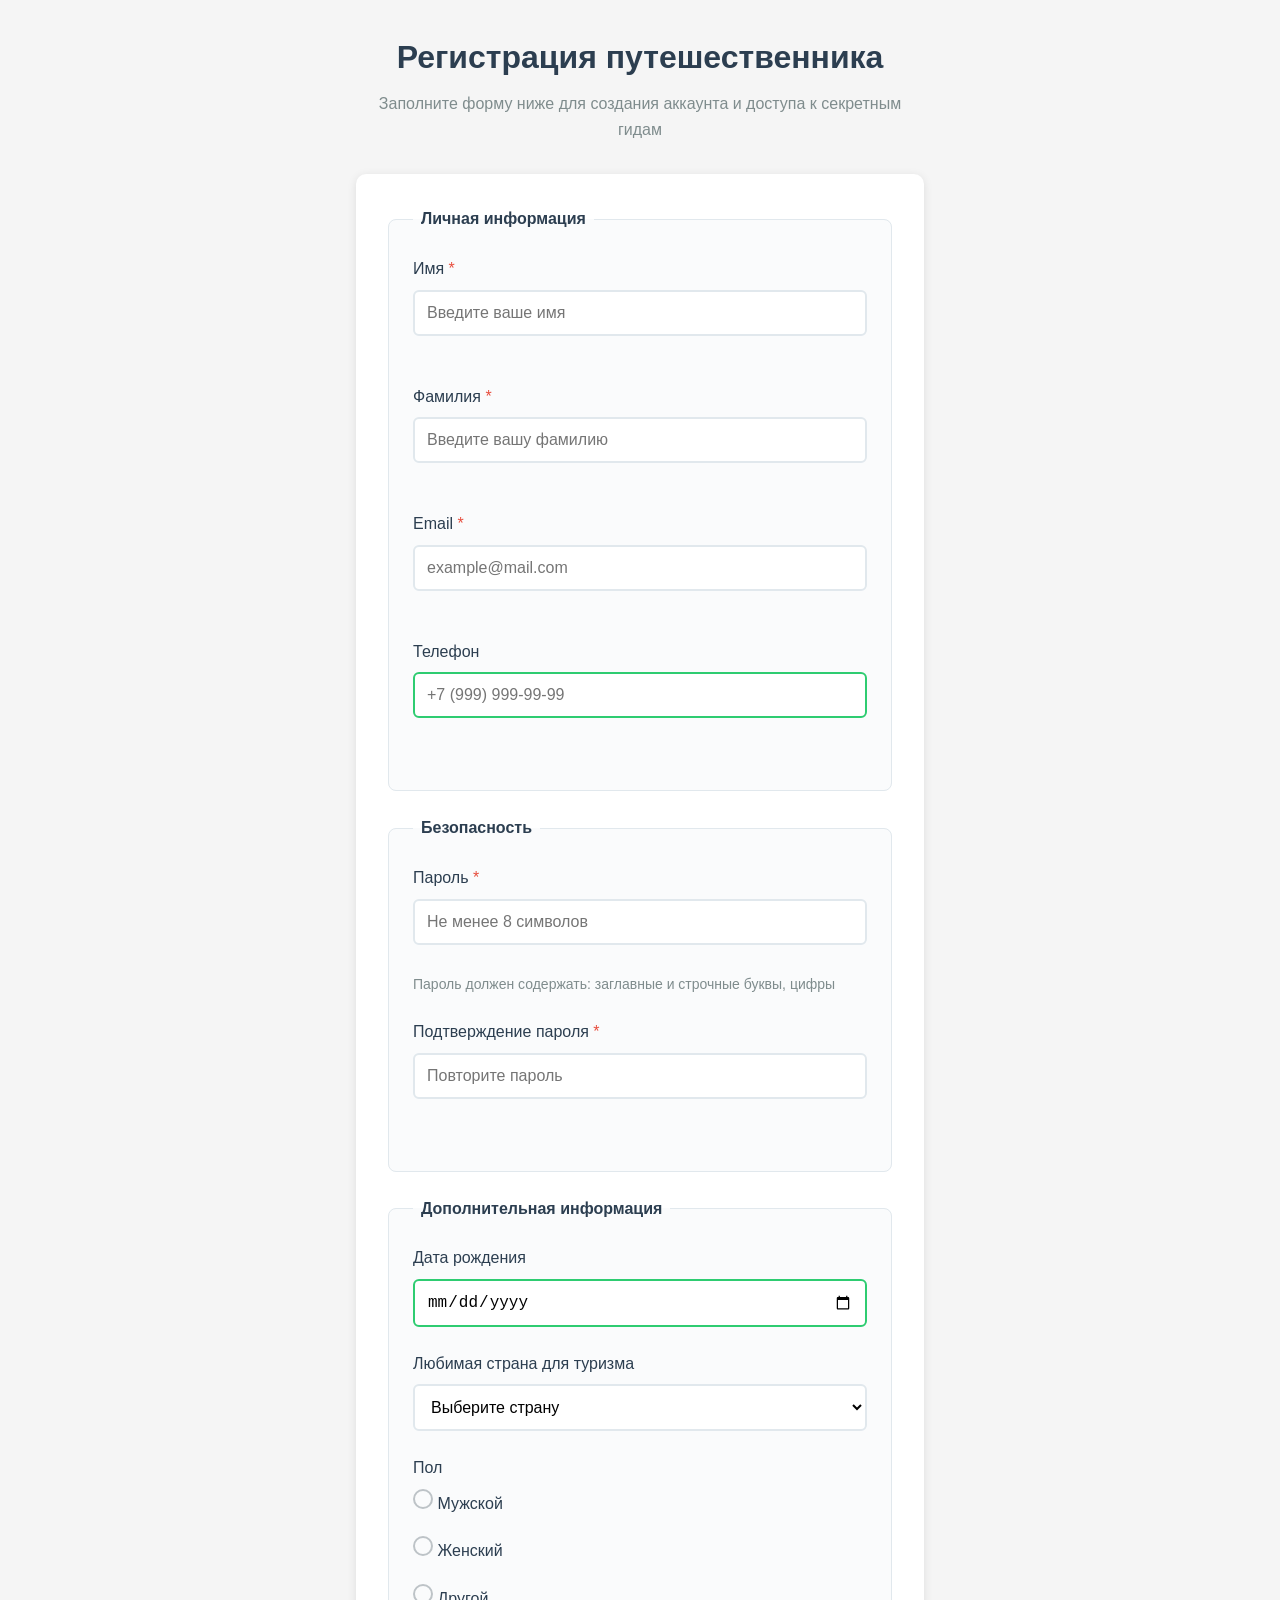
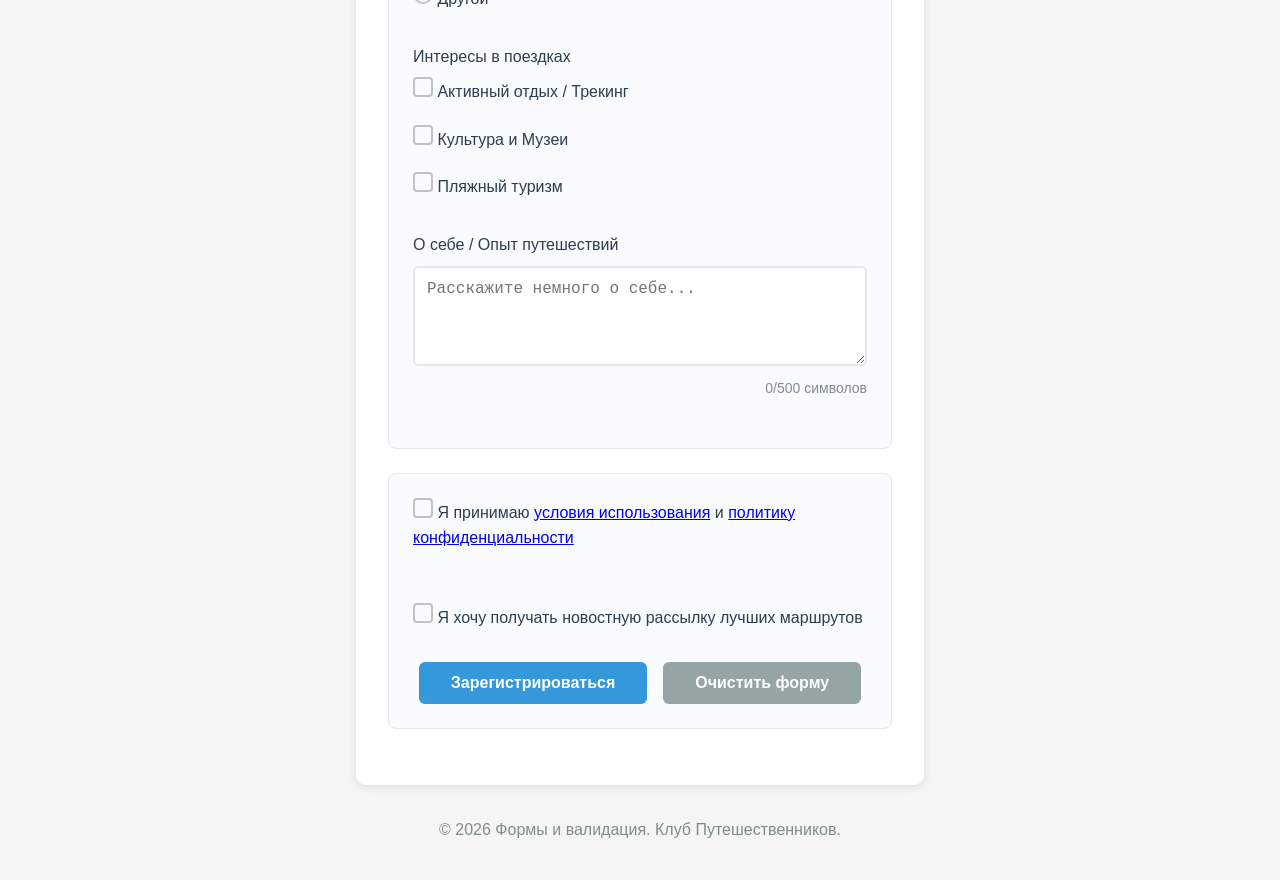
==== commit 9b7523e2: "Выполнена ПР7" ====
--- a/index.html
+++ b/index.html
@@ -3,92 +3,174 @@
 <head>
     <meta charset="UTF-8">
     <meta name="viewport" content="width=device-width, initial-scale=1.0">
-    <title>Вокруг Света — Адаптивный Дизайн</title>
+    <title>Вёрстка и валидация форм — Клуб Путешественников</title>
     <link rel="stylesheet" href="reset.css">
     <link rel="stylesheet" href="styles.css">
 </head>
 <body>
 
-    <header class="header">
-        <div class="container">
-            <h1 class="logo">Вокруг Света</h1>
-            <nav class="nav">
-                <button class="nav-toggle" aria-label="Открыть меню">☰</button>
-                <ul class="nav-menu">
-                    <li><a href="#">Главная</a></li>
-                    <li><a href="#">О нас</a></li>
-                    <li><a href="#">Маршруты</a></li>
-                    <li><a href="#">Галерея</a></li>
-                    <li><a href="#">Контакты</a></li>
-                </ul>
-            </nav>
-        </div>
-    </header>
+    <div class="container">
+        <header class="header">
+            <h1>Регистрация путешественника</h1>
+            <p>Заполните форму ниже для создания аккаунта и доступа к секретным гидам</p>
+        </header>
 
-    <main class="main">
-        <section class="hero">
-            <div class="container">
-                <h2>Твой идеальный маршрут</h2>
-                <p>Современные авторские туры и полезные лайфхаки для путешествий на любых устройствах</p>
-            </div>
-        </section>
+        <main class="main">
+            <form class="registration-form" id="registrationForm" novalidate>
 
-        <section class="features">
-            <div class="container">
-                <h2 class="mb-2">Наши преимущества</h2>
-                <div class="features-grid">
-                    <div class="feature-card">
-                        <h3>Адаптивность</h3>
-                        <p>Наш блог удобно читать со смартфона в палатке или с монитора дома.</p>
+                <!-- Личная информация -->
+                <fieldset class="form-section">
+                    <legend>Личная информация</legend>
+
+                    <div class="form-group">
+                        <label for="firstName" class="required">Имя</label>
+                        <input type="text" id="firstName" name="firstName" required minlength="2" maxlength="50" placeholder="Введите ваше имя">
+                        <span class="error-message" id="firstNameError"></span>
                     </div>
-                    <div class="feature-card">
-                        <h3>Скорость</h3>
-                        <p>Быстрая загрузка страниц даже при слабом мобильном интернете.</p>
+
+                    <div class="form-group">
+                        <label for="lastName" class="required">Фамилия</label>
+                        <input type="text" id="lastName" name="lastName" required minlength="2" maxlength="50" placeholder="Введите вашу фамилию">
+                        <span class="error-message" id="lastNameError"></span>
                     </div>
-                    <div class="feature-card">
-                        <h3>Доступность</h3>
-                        <p>Удобный интерфейс и понятная навигация для всех пользователей.</p>
+
+                    <div class="form-group">
+                        <label for="email" class="required">Email</label>
+                        <input type="email" id="email" name="email" required placeholder="example@mail.com">
+                        <span class="error-message" id="emailError"></span>
+                    </div>
+
+                    <div class="form-group">
+                        <label for="phone">Телефон</label>
+                        <input type="tel" id="phone" name="phone" pattern="[\+]\d{1,3}\s?\(?\d{1,5}\)?\s?\d{1,3}[\-]\d{2}[\-]\d{2}" placeholder="+7 (999) 999-99-99">
+                        <span class="error-message" id="phoneError"></span>
+                    </div>
+                </fieldset>
+
+                <!-- Пароль -->
+                <fieldset class="form-section">
+                    <legend>Безопасность</legend>
+
+                    <div class="form-group">
+                        <label for="password" class="required">Пароль</label>
+                        <input type="password" id="password" name="password" required minlength="8" pattern="^(?=.*[a-z])(?=.*[A-Z])(?=.*\d).+$" placeholder="Не менее 8 символов">
+                        <span class="error-message" id="passwordError"></span>
+                        <div class="password-requirements">
+                            Пароль должен содержать: заглавные и строчные буквы, цифры
+                        </div>
+                    </div>
+
+                    <div class="form-group">
+                        <label for="confirmPassword" class="required">Подтверждение пароля</label>
+                        <input type="password" id="confirmPassword" name="confirmPassword" required placeholder="Повторите пароль">
+                        <span class="error-message" id="confirmPasswordError"></span>
+                    </div>
+                </fieldset>
+
+                <!-- Дополнительная информация -->
+                <fieldset class="form-section">
+                    <legend>Дополнительная информация</legend>
+
+                    <div class="form-group">
+                        <label for="birthDate">Дата рождения</label>
+                        <input type="date" id="birthDate" name="birthDate" min="1900-01-01" max="2024-12-31">
+                    </div>
+
+                    <div class="form-group">
+                        <label for="country">Любимая страна для туризма</label>
+                        <select id="country" name="country">
+                            <option value="">Выберите страну</option>
+                            <option value="ru">Россия</option>
+                            <option value="kz">Казахстан</option>
+                            <option value="by">Беларусь</option>
+                            <option value="other">Другая</option>
+                        </select>
+                    </div>
+
+                    <div class="form-group">
+                        <label>Пол</label>
+                        <div class="radio-group">
+                            <label class="radio-label">
+                                <input type="radio" name="gender" value="male">
+                                <span class="radio-custom"></span>
+                                Мужской
+                            </label>
+                            <label class="radio-label">
+                                <input type="radio" name="gender" value="female">
+                                <span class="radio-custom"></span>
+                                Женский
+                            </label>
+                            <label class="radio-label">
+                                <input type="radio" name="gender" value="other">
+                                <span class="radio-custom"></span>
+                                Другой
+                            </label>
+                        </div>
+                    </div>
+
+                    <div class="form-group">
+                        <label>Интересы в поездках</label>
+                        <div class="checkbox-group">
+                            <label class="checkbox-label">
+                                <input type="checkbox" name="interests" value="programming">
+                                <span class="checkbox-custom"></span>
+                                Активный отдых / Трекинг
+                            </label>
+                            <label class="checkbox-label">
+                                <input type="checkbox" name="interests" value="design">
+                                <span class="checkbox-custom"></span>
+                                Культура и Музеи
+                            </label>
+                            <label class="checkbox-label">
+                                <input type="checkbox" name="interests" value="marketing">
+                                <span class="checkbox-custom"></span>
+                                Пляжный туризм
+                            </label>
+                        </div>
+                    </div>
+
+                    <div class="form-group">
+                        <label for="bio">О себе / Опыт путешествий</label>
+                        <textarea id="bio" name="bio" rows="4" maxlength="500" placeholder="Расскажите немного о себе..."></textarea>
+                        <div class="char-counter">
+                            <span id="charCount">0</span>/500 символов
+                        </div>
+                    </div>
+                </fieldset>
+
+                <!-- Соглашения и кнопки -->
+                <div class="form-section">
+                    <div class="form-group">
+                        <label class="checkbox-label">
+                            <input type="checkbox" id="terms" name="terms" required>
+                            <span class="checkbox-custom"></span>
+                            Я принимаю <a href="#">условия использования</a> и <a href="#">политику конфиденциальности</a>
+                        </label>
+                        <span class="error-message" id="termsError"></span>
+                    </div>
+
+                    <div class="form-group">
+                        <label class="checkbox-label">
+                            <input type="checkbox" id="newsletter" name="newsletter">
+                            <span class="checkbox-custom"></span>
+                            Я хочу получать новостную рассылку лучших маршрутов
+                        </label>
+                    </div>
+
+                    <div class="form-actions">
+                        <button type="submit" class="btn btn-primary">Зарегистрироваться</button>
+                        <button type="reset" class="btn btn-secondary">Очистить форму</button>
                     </div>
                 </div>
-            </div>
-        </section>
 
-        <section class="content">
-            <div class="container">
-                <article class="main-content">
-                    <h2 class="mb-1">Как путешествовать бюджетно в 2026 году?</h2>
-                    <p class="mb-1">Это главная статья с важной информацией о планировании поездок, поиске дешевых хостелов и секретных скидках на авиабилеты.</p>
-                    <img src="https://unsplash.com" alt="Приключение на машине" class="responsive-img">
-                </article>
-                <aside class="sidebar">
-                    <h3 class="mb-1">Полезные виджеты</h3>
-                    <p>Курсы валют, погода в популярных туристических точках мира и чек-листы для сборки рюкзака.</p>
-                </aside>
-            </div>
-        </section>
-    </main>
+            </form>
+        </main>
 
-    <footer class="footer">
-        <div class="container">
-            <p>&copy; 2026 Вокруг Света. Адаптивный сайт. Все права защищены.</p>
-        </div>
-    </footer>
+        <footer class="footer">
+            <p>&copy; 2026 Формы и валидация. Клуб Путешественников.</p>
+        </footer>
+    </div>
 
-    <!-- Мобильное меню на JS (Часть 5) -->
-    <script>document.addEventListener('DOMContentLoaded', function() {
-            const navToggle = document.querySelector('.nav-toggle');
-            const navMenu = document.querySelector('.nav-menu');
-
-            navToggle.addEventListener('click', function() {
-                navMenu.classList.toggle('active');
-            });
-
-            // Закрытие меню при клике на любую ссылку
-            document.querySelectorAll('.nav-menu a').forEach(link => {
-                link.addEventListener('click', () => {
-                    navMenu.classList.remove('active');
-                });
-            });
-        });</script>
+    <script src="script.js"></script>
 </body>
 </html>
--- a/styles.css
+++ b/styles.css
@@ -1,256 +1,288 @@
-﻿/* --- Часть 2: Базовые стили и контейнер --- */
-html {
-    font-size: 16px;
-}
-
-.container {
-    width: 100%;
-    max-width: 1200px;
+﻿.container {
+    max-width: 600px;
     margin: 0 auto;
-    padding: 0 1rem;
+    padding: 2rem 1rem;
 }
 
 .header {
-    background-color: #2c3e50;
-    color: white;
-    padding: 1rem 0;
-    position: sticky;
-    top: 0;
-    z-index: 100;
-}
-
-    .header .container {
-        display: flex;
-        justify-content: space-between;
-        align-items: center;
-    }
-
-.logo {
-    font-size: 1.5rem;
-    font-weight: bold;
-}
-
-/* --- Навигационное меню (Десктоп) --- */
-.nav-menu {
-    display: flex;
-    list-style: none;
-    gap: 2rem;
-}
-
-    .nav-menu a {
-        color: white;
-        text-decoration: none;
-        padding: 0.5rem 1rem;
-        border-radius: 4px;
-        transition: background-color 0.3s;
-    }
-
-        .nav-menu a:hover {
-            background-color: #34495e;
-        }
-
-.nav-toggle {
-    display: none;
-    background: none;
-    border: none;
-    color: white;
-    font-size: 1.5rem;
-    cursor: pointer;
-}
-
-/* --- Секции сайта (Десктоп) --- */
-.hero {
-    background: linear-gradient(135deg, #667eea 0%, #764ba2 100%);
-    color: white;
-    padding: 4rem 0;
     text-align: center;
-}
-
-    /* Адаптивные шрифты через clamp (Часть 4) */
-    .hero h2 {
-        font-size: clamp(1.5rem, 5vw, 2.5rem);
-        margin-bottom: 1rem;
-    }
-
-.features {
-    padding: 3rem 0;
-    background-color: #f8f9fa;
-}
-
-    .features h2 {
-        text-align: center;
-        font-size: clamp(1.3rem, 4vw, 2rem);
-    }
-
-.features-grid {
-    display: grid;
-    grid-template-columns: repeat(3, 1fr);
-    gap: 2rem;
-}
-
-.feature-card {
+    margin-bottom: 2rem;
+}
+
+    .header h1 {
+        color: #2c3e50;
+        margin-bottom: 0.5rem;
+    }
+
+    .header p {
+        color: #7f8c8d;
+    }
+
+/* --- Стили формы --- */
+.registration-form {
     background: white;
     padding: 2rem;
+    border-radius: 10px;
+    box-shadow: 0 2px 10px rgba(0,0,0,0.1);
+}
+
+.form-section {
+    border: 1px solid #e1e8ed;
     border-radius: 8px;
-    box-shadow: 0 2px 10px rgba(0,0,0,0.1);
+    padding: 1.5rem;
+    margin-bottom: 1.5rem;
+    background: #fafbfc;
+}
+
+    .form-section legend {
+        font-weight: 600;
+        color: #2c3e50;
+        padding: 0 0.5rem;
+    }
+
+/* --- Группы полей --- */
+.form-group {
+    margin-bottom: 1.5rem;
+    position: relative;
+}
+
+    .form-group label {
+        display: block;
+        margin-bottom: 0.5rem;
+        font-weight: 500;
+        color: #2c3e50;
+    }
+
+        .form-group label.required::after {
+            content: " *";
+            color: #e74c3c;
+        }
+
+    /* --- Поля ввода --- */
+    .form-group input,
+    .form-group select,
+    .form-group textarea {
+        width: 100%;
+        padding: 0.75rem;
+        border: 2px solid #e1e8ed;
+        border-radius: 6px;
+        font-size: 1rem;
+        transition: all 0.3s ease;
+        background: white;
+    }
+
+        .form-group input:focus,
+        .form-group select:focus,
+        .form-group textarea:focus {
+            outline: none;
+            border-color: #3498db;
+            box-shadow: 0 0 0 3px rgba(52, 152, 219, 0.1);
+        }
+
+        /* Нативная псевдовалидация (когда фокус убран и поле не пустое) */
+        .form-group input:invalid:not(:focus):not(:placeholder-shown) {
+            border-color: #e74c3c;
+        }
+
+        .form-group input:valid:not(:focus) {
+            border-color: #2ecc71;
+        }
+
+/* --- Сообщения об ошибках --- */
+.error-message {
+    display: block;
+    color: #e74c3c;
+    font-size: 0.875rem;
+    margin-top: 0.25rem;
+    min-height: 1.25rem;
+}
+
+/* --- Группы radio и checkbox --- */
+.radio-group,
+.checkbox-group {
+    display: flex;
+    flex-direction: column;
+    gap: 0.75rem;
+}
+
+.radio-label,
+.checkbox-label {
+    display: flex;
+    align-items: center;
+    gap: 0.75rem;
+    cursor: pointer;
+    font-weight: normal;
+}
+
+    .radio-label input,
+    .checkbox-label input {
+        width: auto;
+        margin: 0;
+    }
+
+/* --- Кастомные radio и checkbox --- */
+.radio-custom,
+.checkbox-custom {
+    width: 20px;
+    height: 20px;
+    border: 2px solid #bdc3c7;
+    border-radius: 50%;
+    display: inline-block;
+    position: relative;
+    transition: all 0.3s ease;
+}
+
+.checkbox-custom {
+    border-radius: 4px;
+}
+
+/* Скрываем стандартные инпуты, оставляя кастомный элемент видимым */
+.radio-label input,
+.checkbox-label input {
+    display: none;
+}
+
+    .radio-label input:checked + .radio-custom {
+        border-color: #3498db;
+        background: #3498db;
+    }
+
+        .radio-label input:checked + .radio-custom::after {
+            content: "";
+            width: 8px;
+            height: 8px;
+            background: white;
+            border-radius: 50%;
+            position: absolute;
+            top: 50%;
+            left: 50%;
+            transform: translate(-50%, -50%);
+        }
+
+    .checkbox-label input:checked + .checkbox-custom {
+        border-color: #3498db;
+        background: #3498db;
+    }
+
+        .checkbox-label input:checked + .checkbox-custom::after {
+            content: "✓";
+            color: white;
+            font-size: 14px;
+            position: absolute;
+            top: 50%;
+            left: 50%;
+            transform: translate(-50%, -50%);
+        }
+
+/* --- Кнопки --- */
+.form-actions {
+    display: flex;
+    gap: 1rem;
+    justify-content: center;
+    margin-top: 2rem;
+}
+
+.btn {
+    padding: 0.75rem 2rem;
+    border: none;
+    border-radius: 6px;
+    font-size: 1rem;
+    font-weight: 600;
+    cursor: pointer;
+    transition: all 0.3s ease;
+}
+
+.btn-primary {
+    background: #3498db;
+    color: white;
+}
+
+    .btn-primary:hover {
+        background: #2980b9;
+        transform: translateY(-1px);
+    }
+
+.btn-secondary {
+    background: #95a5a6;
+    color: white;
+}
+
+    .btn-secondary:hover {
+        background: #7f8c8d;
+    }
+
+/* --- Дополнительные элементы --- */
+.password-requirements {
+    font-size: 0.875rem;
+    color: #7f8c8d;
+    margin-top: 0.25rem;
+}
+
+.char-counter {
+    text-align: right;
+    font-size: 0.875rem;
+    color: #7f8c8d;
+    margin-top: 0.25rem;
+}
+
+.footer {
     text-align: center;
-}
-
-    .feature-card h3 {
-        font-size: 1.2rem;
-        margin-bottom: 0.5rem;
-    }
-
-/* Секция контента (Десктоп) */
-.content {
-    padding: 3rem 0;
-}
-
-    .content .container {
-        display: flex;
-        gap: 3rem;
-    }
-
-.main-content {
-    flex: 2;
-}
-
-.sidebar {
-    flex: 1;
-    background-color: #f8f9fa;
-    padding: 1.5rem;
-    border-radius: 8px;
-}
-
-.responsive-img {
-    width: 100%;
-    height: auto;
-    border-radius: 8px;
-    margin: 1rem 0;
-}
-
-/* --- Часть 5: Футер и утилитарные классы --- */
-.footer {
-    background-color: #2c3e50;
-    color: white;
-    padding: 2rem 0;
-    text-align: center;
-}
-
-.mb-1 {
-    margin-bottom: 1rem;
-}
-
-.mb-2 {
-    margin-bottom: 2rem;
-}
-
-.mt-1 {
-    margin-top: 1rem;
-}
-
-.mt-2 {
     margin-top: 2rem;
-}
-
-
-/* ==========================================================================
-   Часть 3: МЕДИА-ЗАПРОСЫ И АДАПТАЦИЯ
-   ========================================================================== */
-
-/* 1. Планшетная версия (max-width: 1024px) */
-@media (max-width: 1024px) {
+    color: #7f8c8d;
+}
+
+/* --- Стили для JS-ошибок (Часть 4) --- */
+.form-group input.error,
+.form-group select.error,
+.form-group textarea.error {
+    border-color: #e74c3c;
+    background-color: #fdf2f2;
+}
+
+    .form-group input.error:focus,
+    .form-group select.error:focus,
+    .form-group textarea.error:focus {
+        box-shadow: 0 0 0 3px rgba(231, 76, 60, 0.1);
+    }
+
+/* --- Анимация ошибки --- */
+@keyframes shake {
+    0%, 100% {
+        transform: translateX(0);
+    }
+
+    25% {
+        transform: translateX(-5px);
+    }
+
+    75% {
+        transform: translateX(5px);
+    }
+}
+
+.form-group input.error {
+    animation: shake 0.3s ease-in-out;
+}
+
+/* --- Адаптивность --- */
+@media (max-width: 768px) {
     .container {
-        max-width: 90%;
-    }
-
-    /* Сетку преимуществ перестраиваем в 2 колонки */
-    .features-grid {
-        grid-template-columns: repeat(2, 1fr);
-    }
-
-    /* Основной контент и сайдбар встают друг под друга */
-    .content .container {
+        padding: 1rem;
+    }
+
+    .registration-form {
+        padding: 1rem;
+    }
+
+    .form-actions {
         flex-direction: column;
-        gap: 2rem;
-    }
-}
-
-/* 2. Мобильные устройства (max-width: 768px) */
-@media (max-width: 768px) {
-    html {
-        font-size: 14px; /* Уменьшаем базовый размер шрифта всей страницы */
-    }
-
-    /* Включаем кнопку гамбургера */
-    .nav-toggle {
-        display: block;
-    }
-
-    /* Превращаем меню в выпадающую мобильную шторку */
-    .nav-menu {
-        display: none; /* Прячем по умолчанию */
-        position: absolute;
-        top: 100%;
-        left: 0;
-        right: 0;
-        background-color: #2c3e50;
-        flex-direction: column;
-        padding: 1rem;
-        gap: 0;
-        box-shadow: 0 4px 10px rgba(0,0,0,0.1);
-    }
-
-        /* Класс, который будет добавляться через JavaScript при клике */
-        .nav-menu.active {
-            display: flex;
-        }
-
-        .nav-menu li {
-            width: 100%;
-        }
-
-        .nav-menu a {
-            display: block;
-            padding: 1rem;
-            border-bottom: 1px solid #34495e;
-            border-radius: 0;
-        }
-
-        .nav-menu li:last-child a {
-            border-bottom: none;
-        }
-
-    .hero {
-        padding: 3rem 0;
-    }
-}
-
-/* 3. Маленькие мобильные телефоны (max-width: 480px) */
-@media (max-width: 480px) {
-    html {
-        font-size: 12px;
-    }
-
-    .container {
-        padding: 0 0.5rem;
-    }
-
-    .sidebar {
-        padding: 1rem;
-    }
-
-    .logo {
-        font-size: 1.2rem;
-    }
-
-    /* Сетка преимуществ выстраивается строго в 1 колонку */
-    .features-grid {
-        grid-template-columns: 1fr;
-        gap: 1rem;
-    }
-
-    .feature-card {
-        padding: 1.5rem;
-    }
-}
+    }
+
+    .btn {
+        width: 100%;
+    }
+
+    .radio-group, .checkbox-group {
+        gap: 0.5rem;
+    }
+}
